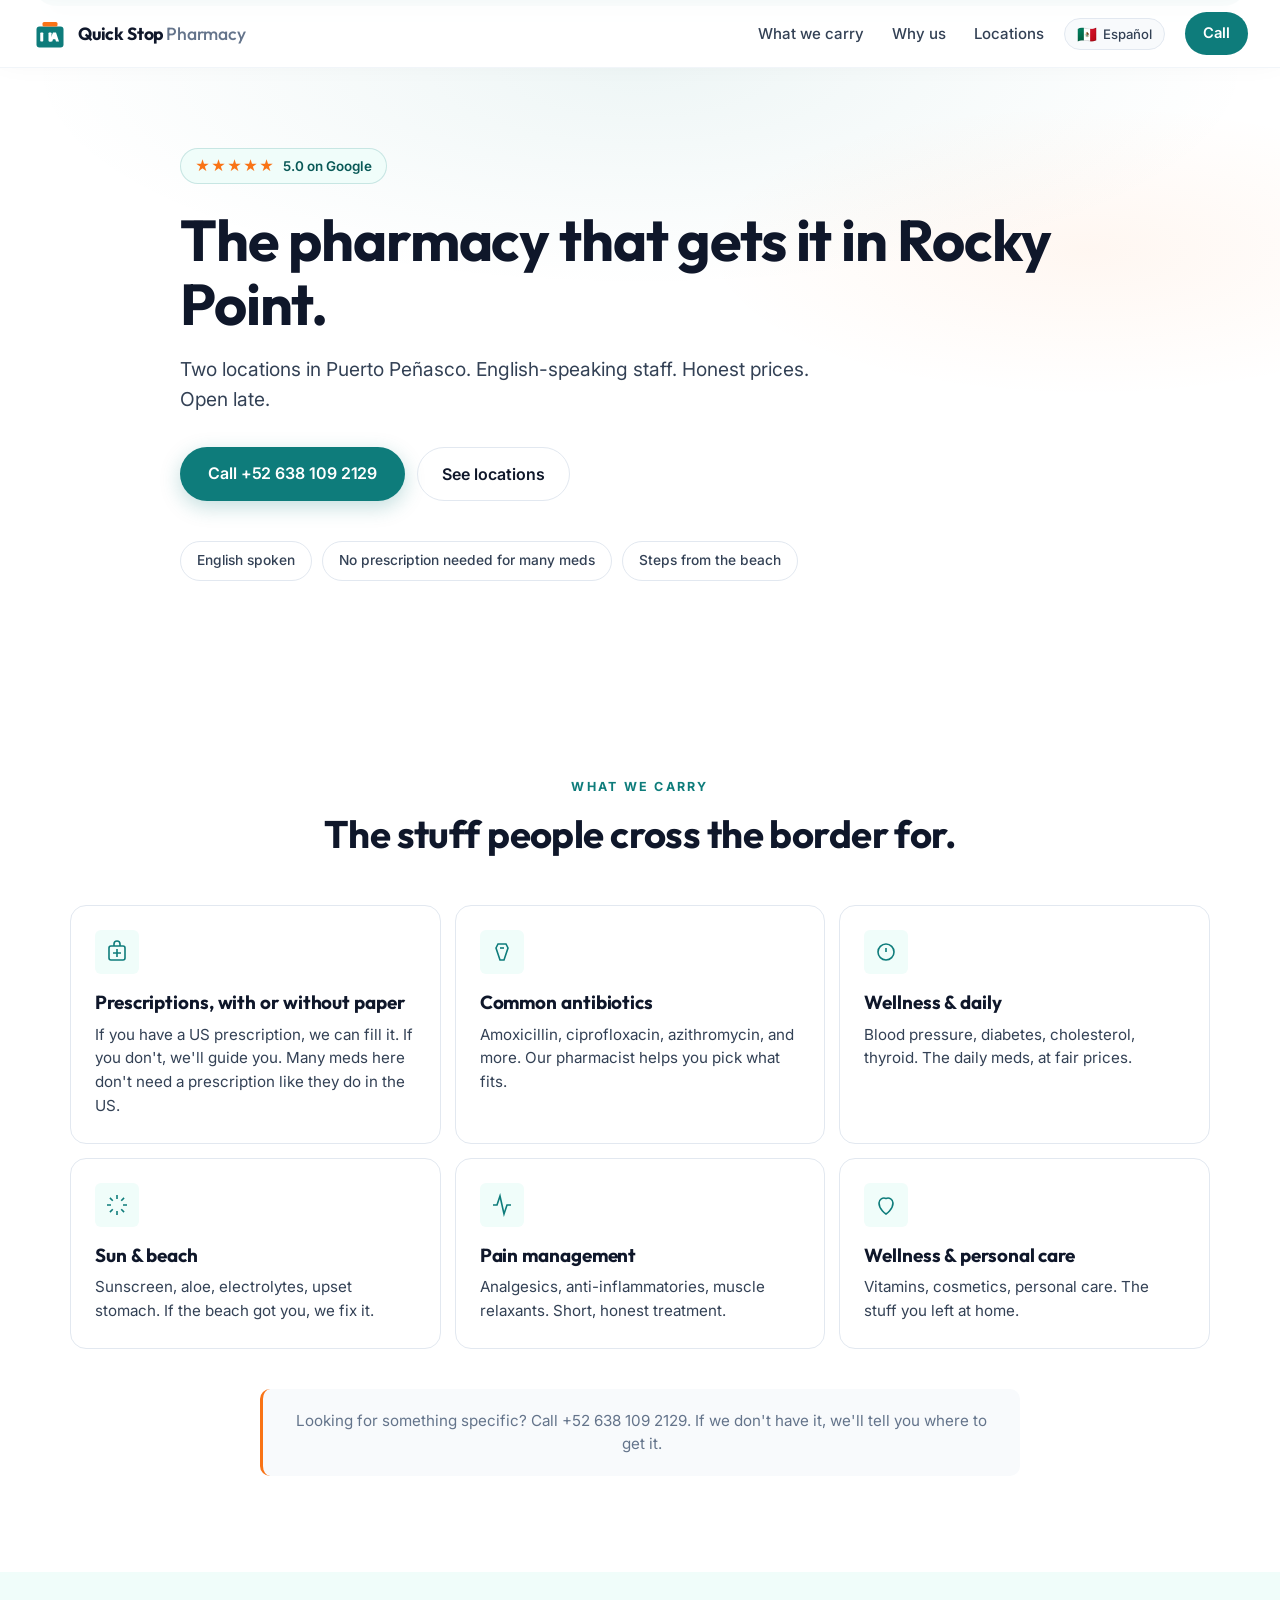
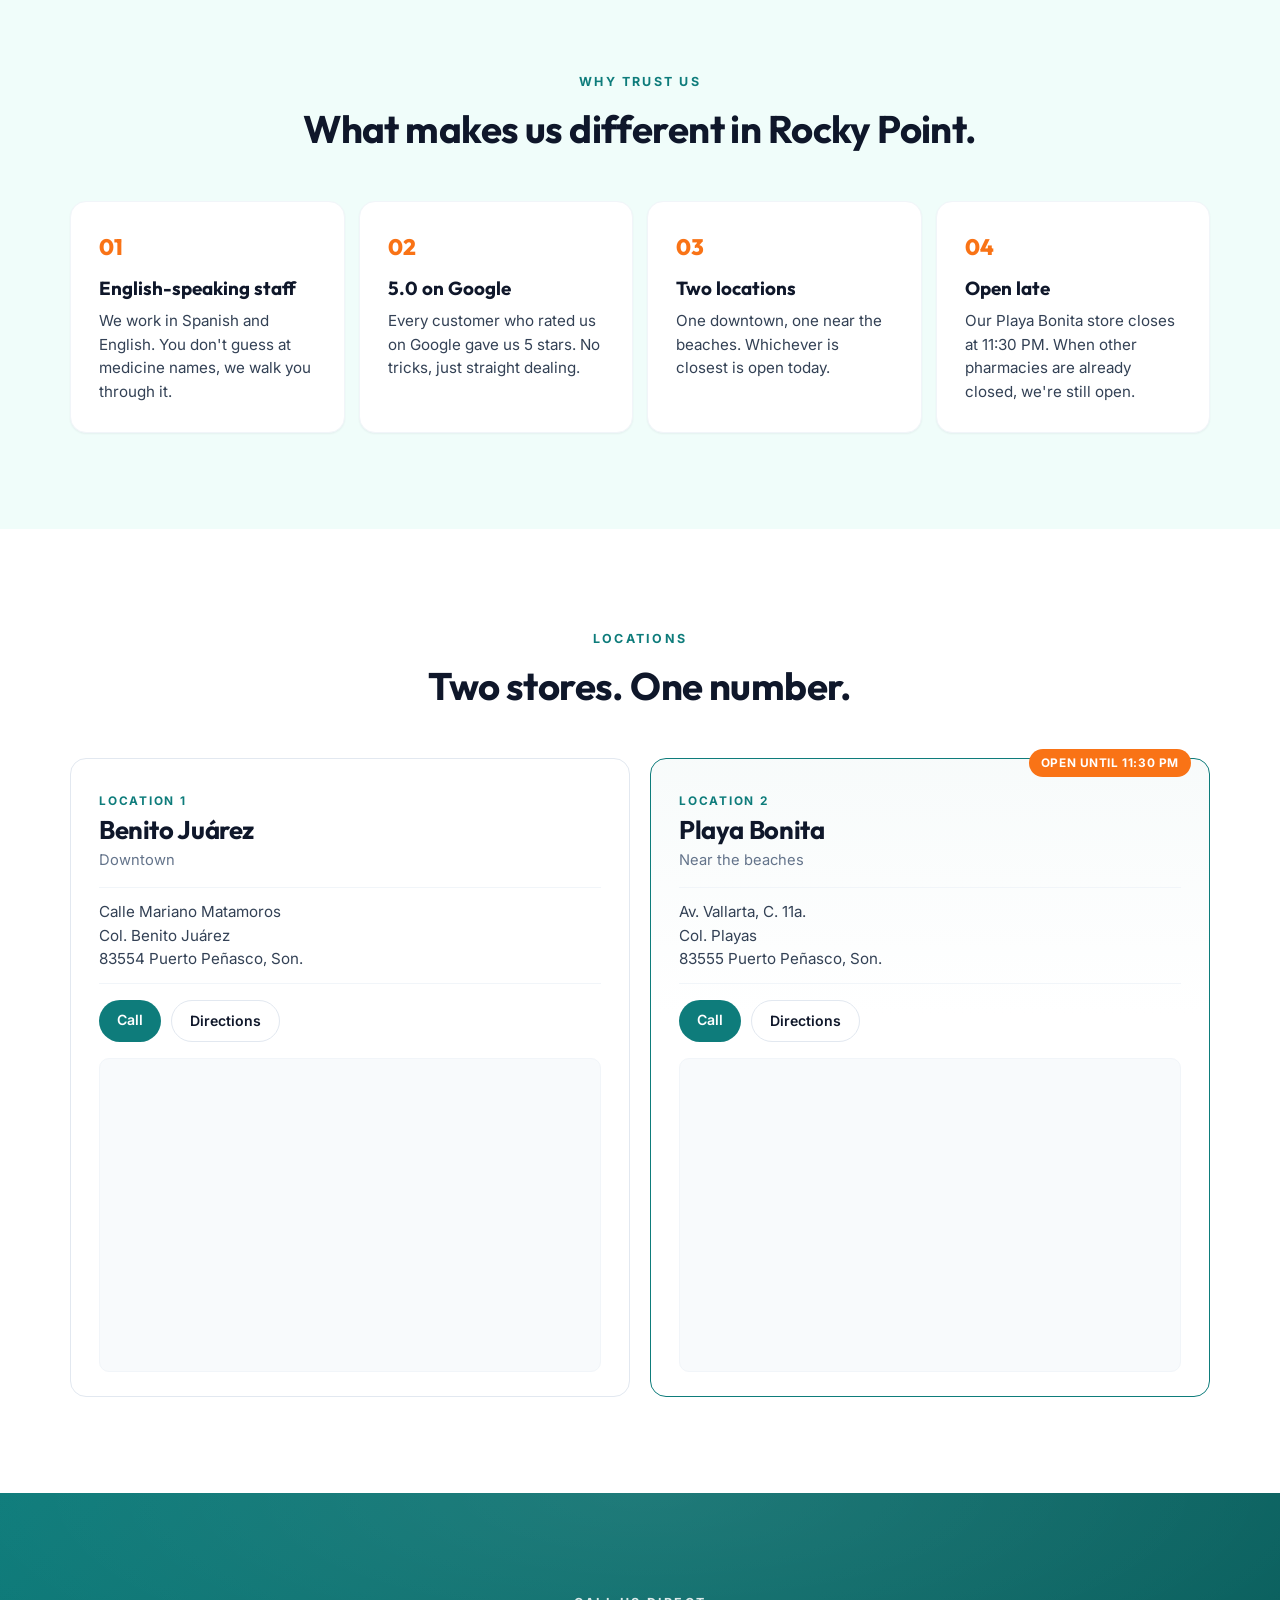
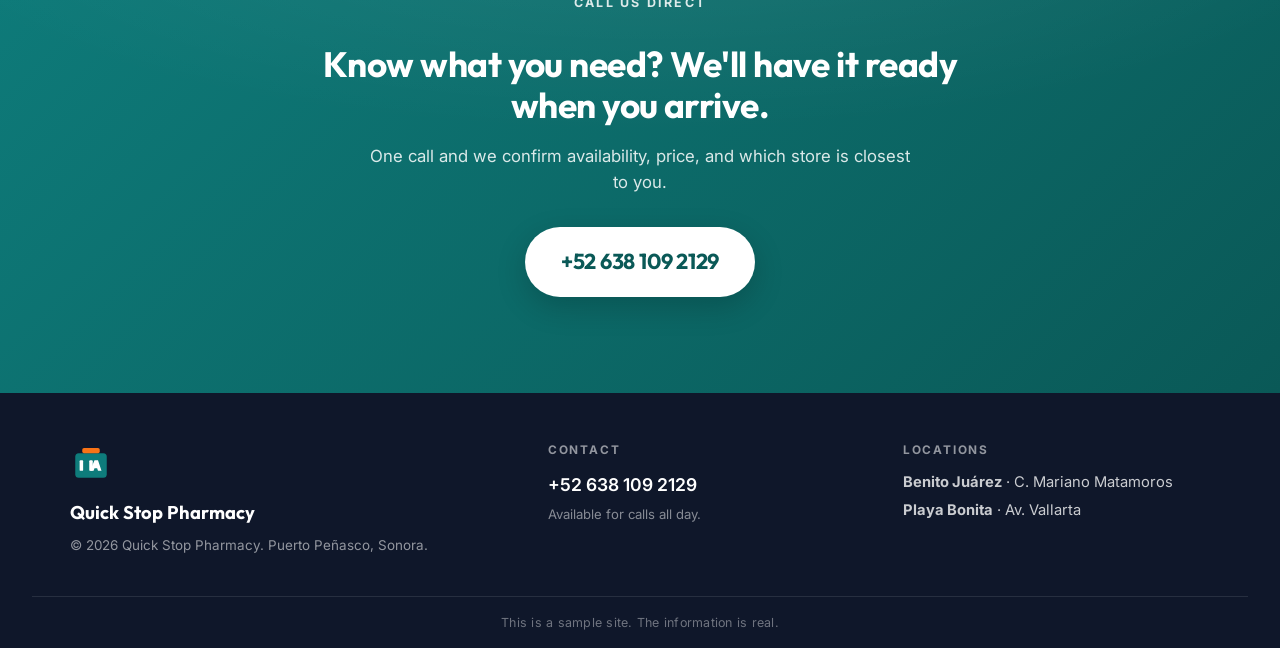
==== index.html @ 79480528 "Initial spec site" ====
<!DOCTYPE html>
<html lang="es">
<head>
  <meta charset="UTF-8" />
  <meta name="viewport" content="width=device-width, initial-scale=1.0" />

  <title>Quick Stop Pharmacy | Puerto Pe&ntilde;asco, Sonora</title>
  <meta name="description" content="Farmacia Quick Stop en Puerto Pe&ntilde;asco. Dos sucursales en Benito Ju&aacute;rez y Playa Bonita. Personal que habla ingl&eacute;s, precios honestos. Open late. 5.0 en Google." />

  <meta property="og:type" content="website" />
  <meta property="og:url" content="https://neonframewebdev.github.io/quick-stop-pharmacy/" />
  <meta property="og:title" content="Quick Stop Pharmacy | Puerto Pe&ntilde;asco" />
  <meta property="og:description" content="Two locations in Rocky Point. English-speaking staff. Open late. 5.0 rating on Google." />
  <meta property="og:image" content="https://neonframewebdev.github.io/quick-stop-pharmacy/assets/og-card.jpg" />
  <meta property="og:locale" content="es_MX" />
  <meta property="og:locale:alternate" content="en_US" />

  <meta name="twitter:card" content="summary_large_image" />
  <meta name="twitter:title" content="Quick Stop Pharmacy | Puerto Pe&ntilde;asco" />
  <meta name="twitter:description" content="Two locations. English-speaking staff. Open late. 5.0 on Google." />
  <meta name="twitter:image" content="https://neonframewebdev.github.io/quick-stop-pharmacy/assets/og-card.jpg" />

  <link rel="canonical" href="https://neonframewebdev.github.io/quick-stop-pharmacy/" />
  <meta name="theme-color" content="#0E7C7B" />

  <!-- Structured data: Pharmacy schema for both locations -->
  <script type="application/ld+json">
  {
    "@context": "https://schema.org",
    "@type": "Pharmacy",
    "name": "Quick Stop Pharmacy",
    "image": "https://neonframewebdev.github.io/quick-stop-pharmacy/assets/og-card.jpg",
    "url": "https://neonframewebdev.github.io/quick-stop-pharmacy/",
    "telephone": "+52-638-109-2129",
    "priceRange": "$",
    "aggregateRating": {
      "@type": "AggregateRating",
      "ratingValue": "5.0",
      "reviewCount": "6"
    },
    "department": [
      {
        "@type": "Pharmacy",
        "name": "Quick Stop Pharmacy - Benito Juárez",
        "telephone": "+52-638-109-2129",
        "address": {
          "@type": "PostalAddress",
          "streetAddress": "Calle Mariano Matamoros, Benito Juárez",
          "addressLocality": "Puerto Peñasco",
          "postalCode": "83554",
          "addressRegion": "Sonora",
          "addressCountry": "MX"
        }
      },
      {
        "@type": "Pharmacy",
        "name": "Quick Stop Pharmacy - Playa Bonita",
        "telephone": "+52-638-109-2129",
        "address": {
          "@type": "PostalAddress",
          "streetAddress": "Av. Vallarta, C. 11a., Playas",
          "addressLocality": "Puerto Peñasco",
          "postalCode": "83555",
          "addressRegion": "Sonora",
          "addressCountry": "MX"
        },
        "openingHoursSpecification": [{
          "@type": "OpeningHoursSpecification",
          "dayOfWeek": ["Monday","Tuesday","Wednesday","Thursday","Friday","Saturday","Sunday"],
          "opens": "09:00",
          "closes": "23:30"
        }]
      }
    ]
  }
  </script>

  <link rel="icon" type="image/svg+xml" href="assets/favicon.svg" />

  <link rel="preconnect" href="https://fonts.googleapis.com" />
  <link rel="preconnect" href="https://fonts.gstatic.com" crossorigin />
  <link href="https://fonts.googleapis.com/css2?family=Inter:wght@400;500;600;700;800&family=Outfit:wght@500;600;700;800&display=swap" rel="stylesheet" />

  <link rel="stylesheet" href="css/style.css" />
</head>
<body data-lang="es">

  <!-- Nav -->
  <nav class="nav" aria-label="Navegaci&oacute;n principal">
    <a href="#top" class="nav-logo" aria-label="Quick Stop Pharmacy">
      <svg class="nav-logo-svg" viewBox="0 0 48 48" fill="none" xmlns="http://www.w3.org/2000/svg" aria-hidden="true">
        <rect x="6" y="14" width="36" height="28" rx="4" fill="#0E7C7B"/>
        <rect x="11" y="22" width="4" height="12" rx="1" fill="#fff"/>
        <rect x="22" y="22" width="4" height="12" rx="1" fill="#fff"/>
        <path d="M28 22h4l4 12h-4l-1-3h-3l-1 3h-4z" fill="#fff"/>
        <rect x="14" y="8" width="20" height="6" rx="2" fill="#F97316"/>
      </svg>
      <span class="nav-name">Quick Stop <span class="nav-name-light">Pharmacy</span></span>
    </a>

    <div class="nav-right">
      <ul class="nav-links" role="list">
        <li><a href="#productos" data-es="Lo que tenemos" data-en="What we carry">Lo que tenemos</a></li>
        <li><a href="#confianza" data-es="Por qu&eacute; nosotros" data-en="Why us">Por qu&eacute; nosotros</a></li>
        <li><a href="#sucursales" data-es="Sucursales" data-en="Locations">Sucursales</a></li>
      </ul>

      <button class="lang-toggle" aria-label="Switch to English" type="button">
        <span class="lt-flag">&#x1F1FA;&#x1F1F8;</span>
        <span class="lt-label">English</span>
      </button>

      <a href="tel:+526381092129" class="nav-cta" data-es="Llamar" data-en="Call">Llamar</a>

      <button class="nav-hamburger" aria-label="Abrir men&uacute;" aria-expanded="false" type="button">
        <span></span>
        <span></span>
        <span></span>
      </button>
    </div>
  </nav>

  <!-- Mobile drawer -->
  <div id="nav-drawer" class="nav-drawer" role="navigation" aria-label="Men&uacute; m&oacute;vil">
    <ul>
      <li><a href="#productos" data-es="Lo que tenemos" data-en="What we carry">Lo que tenemos</a></li>
      <li><a href="#confianza" data-es="Por qu&eacute; nosotros" data-en="Why us">Por qu&eacute; nosotros</a></li>
      <li><a href="#sucursales" data-es="Sucursales" data-en="Locations">Sucursales</a></li>
    </ul>
    <a href="tel:+526381092129" class="drawer-cta" data-es="Llamar +52 638 109 2129" data-en="Call +52 638 109 2129">Llamar +52 638 109 2129</a>
  </div>

  <!-- Hero -->
  <section id="top" class="hero" aria-label="Hero">
    <div class="hero-inner">
      <span class="hero-rating">
        <span class="stars" aria-hidden="true">&#9733;&#9733;&#9733;&#9733;&#9733;</span>
        <span data-es="5.0 en Google" data-en="5.0 on Google">5.0 en Google</span>
      </span>

      <h1 class="hero-h1"
          data-es="La farmacia que entiende al turista en Rocky Point."
          data-en="The pharmacy that gets it in Rocky Point.">
        La farmacia que entiende al turista en Rocky Point.
      </h1>

      <p class="hero-sub"
         data-es="Dos sucursales en Puerto Pe&ntilde;asco. Personal que habla ingl&eacute;s. Precios honestos. Abierto hasta tarde."
         data-en="Two locations in Puerto Pe&ntilde;asco. English-speaking staff. Honest prices. Open late.">
        Dos sucursales en Puerto Pe&ntilde;asco. Personal que habla ingl&eacute;s. Precios honestos. Abierto hasta tarde.
      </p>

      <div class="hero-ctas">
        <a href="tel:+526381092129" class="btn-primary"
           data-es="Llamar +52 638 109 2129" data-en="Call +52 638 109 2129">Llamar +52 638 109 2129</a>
        <a href="#sucursales" class="btn-ghost"
           data-es="Ver sucursales" data-en="See locations">Ver sucursales</a>
      </div>

      <ul class="hero-pills" aria-label="Beneficios">
        <li data-es="Habla ingl&eacute;s" data-en="English spoken">Habla ingl&eacute;s</li>
        <li data-es="Sin receta para muchos medicamentos" data-en="No prescription needed for many meds">Sin receta para muchos medicamentos</li>
        <li data-es="Cerca de las playas" data-en="Steps from the beach">Cerca de las playas</li>
      </ul>
    </div>
  </section>

  <!-- Products -->
  <section id="productos" class="section section-light" aria-label="Lo que tenemos">
    <div class="section-head">
      <span class="eyebrow" data-es="LO QUE TENEMOS" data-en="WHAT WE CARRY">LO QUE TENEMOS</span>
      <h2 class="section-title"
          data-es="Lo que la gente cruza la frontera para conseguir."
          data-en="The stuff people cross the border for.">
        Lo que la gente cruza la frontera para conseguir.
      </h2>
    </div>

    <div class="product-grid">
      <div class="product-card">
        <div class="product-icon" aria-hidden="true">
          <svg viewBox="0 0 24 24" fill="none" stroke="currentColor" stroke-width="1.6">
            <rect x="4" y="6" width="16" height="14" rx="2"/>
            <path d="M9 6V4a3 3 0 0 1 6 0v2"/>
            <path d="M8 13h8M12 9v8"/>
          </svg>
        </div>
        <h3 data-es="Recetas con o sin papel" data-en="Prescriptions, with or without paper">Recetas con o sin papel</h3>
        <p data-es="Si tiene una receta de Estados Unidos, la surtimos. Si no, le orientamos. Muchos medicamentos aqu&iacute; no requieren receta como en EUA."
           data-en="If you have a US prescription, we can fill it. If you don&apos;t, we&apos;ll guide you. Many meds here don&apos;t need a prescription like they do in the US.">
          Si tiene una receta de Estados Unidos, la surtimos. Si no, le orientamos. Muchos medicamentos aqu&iacute; no requieren receta como en EUA.
        </p>
      </div>

      <div class="product-card">
        <div class="product-icon" aria-hidden="true">
          <svg viewBox="0 0 24 24" fill="none" stroke="currentColor" stroke-width="1.6">
            <path d="M8 4h8l2 4-4 12H10L6 8z"/>
            <path d="M10 8h4"/>
          </svg>
        </div>
        <h3 data-es="Antibi&oacute;ticos comunes" data-en="Common antibiotics">Antibi&oacute;ticos comunes</h3>
        <p data-es="Amoxicilina, ciprofloxacino, azitromicina y m&aacute;s. El farmac&eacute;utico le ayuda a elegir lo que necesita."
           data-en="Amoxicillin, ciprofloxacin, azithromycin, and more. Our pharmacist helps you pick what fits.">
          Amoxicilina, ciprofloxacino, azitromicina y m&aacute;s. El farmac&eacute;utico le ayuda a elegir lo que necesita.
        </p>
      </div>

      <div class="product-card">
        <div class="product-icon" aria-hidden="true">
          <svg viewBox="0 0 24 24" fill="none" stroke="currentColor" stroke-width="1.6">
            <circle cx="12" cy="12" r="8"/>
            <path d="M12 8v4M12 16h.01"/>
          </svg>
        </div>
        <h3 data-es="Control y bienestar" data-en="Wellness &amp; daily">Control y bienestar</h3>
        <p data-es="Presi&oacute;n arterial, diabetes, colesterol, tiroides. Las cosas de cada d&iacute;a, a precios honestos."
           data-en="Blood pressure, diabetes, cholesterol, thyroid. The daily meds, at fair prices.">
          Presi&oacute;n arterial, diabetes, colesterol, tiroides. Las cosas de cada d&iacute;a, a precios honestos.
        </p>
      </div>

      <div class="product-card">
        <div class="product-icon" aria-hidden="true">
          <svg viewBox="0 0 24 24" fill="none" stroke="currentColor" stroke-width="1.6">
            <path d="M12 2v4M12 18v4M4.93 4.93l2.83 2.83M16.24 16.24l2.83 2.83M2 12h4M18 12h4M4.93 19.07l2.83-2.83M16.24 7.76l2.83-2.83"/>
          </svg>
        </div>
        <h3 data-es="Quemaduras y playa" data-en="Sun &amp; beach">Quemaduras y playa</h3>
        <p data-es="Bloqueador, aloe vera, sales para deshidrataci&oacute;n, est&oacute;mago revuelto. Si pas&oacute; algo en la playa, lo arreglamos."
           data-en="Sunscreen, aloe, electrolytes, upset stomach. If the beach got you, we fix it.">
          Bloqueador, aloe vera, sales para deshidrataci&oacute;n, est&oacute;mago revuelto. Si pas&oacute; algo en la playa, lo arreglamos.
        </p>
      </div>

      <div class="product-card">
        <div class="product-icon" aria-hidden="true">
          <svg viewBox="0 0 24 24" fill="none" stroke="currentColor" stroke-width="1.6">
            <path d="M3 12h4l3-9 4 18 3-9h4"/>
          </svg>
        </div>
        <h3 data-es="Manejo del dolor" data-en="Pain management">Manejo del dolor</h3>
        <p data-es="Analg&eacute;sicos, antiinflamatorios, relajantes musculares. Tratamiento corto y honesto."
           data-en="Analgesics, anti-inflammatories, muscle relaxants. Short, honest treatment.">
          Analg&eacute;sicos, antiinflamatorios, relajantes musculares. Tratamiento corto y honesto.
        </p>
      </div>

      <div class="product-card">
        <div class="product-icon" aria-hidden="true">
          <svg viewBox="0 0 24 24" fill="none" stroke="currentColor" stroke-width="1.6">
            <path d="M12 21s-7-4.35-7-11a5 5 0 0 1 7-4.58A5 5 0 0 1 19 10c0 6.65-7 11-7 11z"/>
          </svg>
        </div>
        <h3 data-es="Bienestar y cuidado personal" data-en="Wellness &amp; personal care">Bienestar y cuidado personal</h3>
        <p data-es="Vitaminas, cosm&eacute;ticos, art&iacute;culos de higiene. Las cosas que olvid&oacute; en casa."
           data-en="Vitamins, cosmetics, personal care. The stuff you left at home.">
          Vitaminas, cosm&eacute;ticos, art&iacute;culos de higiene. Las cosas que olvid&oacute; en casa.
        </p>
      </div>
    </div>

    <p class="product-note" data-es="&iquest;Necesita algo en espec&iacute;fico? Llame al +52 638 109 2129. Si no lo tenemos, le decimos d&oacute;nde conseguirlo."
       data-en="Looking for something specific? Call +52 638 109 2129. If we don&apos;t have it, we&apos;ll tell you where to get it.">
      &iquest;Necesita algo en espec&iacute;fico? Llame al +52 638 109 2129. Si no lo tenemos, le decimos d&oacute;nde conseguirlo.
    </p>
  </section>

  <!-- Trust -->
  <section id="confianza" class="section section-tint" aria-label="Por qu&eacute; nosotros">
    <div class="section-head">
      <span class="eyebrow" data-es="POR QU&Eacute; CONFIAR" data-en="WHY TRUST US">POR QU&Eacute; CONFIAR</span>
      <h2 class="section-title"
          data-es="Lo que nos hace diferentes en Rocky Point."
          data-en="What makes us different in Rocky Point.">
        Lo que nos hace diferentes en Rocky Point.
      </h2>
    </div>

    <div class="trust-grid">
      <div class="trust-card">
        <div class="trust-num">01</div>
        <h3 data-es="Personal que habla ingl&eacute;s" data-en="English-speaking staff">Personal que habla ingl&eacute;s</h3>
        <p data-es="Atendemos en espa&ntilde;ol y en ingl&eacute;s. No tiene que adivinar nombres de medicamentos, le explicamos todo."
           data-en="We work in Spanish and English. You don&apos;t guess at medicine names, we walk you through it.">
          Atendemos en espa&ntilde;ol y en ingl&eacute;s. No tiene que adivinar nombres de medicamentos, le explicamos todo.
        </p>
      </div>

      <div class="trust-card">
        <div class="trust-num">02</div>
        <h3 data-es="5.0 en Google" data-en="5.0 on Google">5.0 en Google</h3>
        <p data-es="Cada cliente que nos ha calificado en Google nos dio 5 estrellas. Sin trucos, solo trato derecho."
           data-en="Every customer who rated us on Google gave us 5 stars. No tricks, just straight dealing.">
          Cada cliente que nos ha calificado en Google nos dio 5 estrellas. Sin trucos, solo trato derecho.
        </p>
      </div>

      <div class="trust-card">
        <div class="trust-num">03</div>
        <h3 data-es="Dos sucursales" data-en="Two locations">Dos sucursales</h3>
        <p data-es="Una en el centro, otra cerca de las playas. La que le quede m&aacute;s cerca est&aacute; abierta hoy."
           data-en="One downtown, one near the beaches. Whichever is closest is open today.">
          Una en el centro, otra cerca de las playas. La que le quede m&aacute;s cerca est&aacute; abierta hoy.
        </p>
      </div>

      <div class="trust-card">
        <div class="trust-num">04</div>
        <h3 data-es="Abierto hasta tarde" data-en="Open late">Abierto hasta tarde</h3>
        <p data-es="La sucursal de Playa Bonita cierra a las 11:30 PM. Cuando otras farmacias ya est&aacute;n cerradas, nosotros seguimos atendiendo."
           data-en="Our Playa Bonita store closes at 11:30 PM. When other pharmacies are already closed, we&apos;re still open.">
          La sucursal de Playa Bonita cierra a las 11:30 PM. Cuando otras farmacias ya est&aacute;n cerradas, nosotros seguimos atendiendo.
        </p>
      </div>
    </div>
  </section>

  <!-- Locations -->
  <section id="sucursales" class="section section-light" aria-label="Nuestras sucursales">
    <div class="section-head">
      <span class="eyebrow" data-es="SUCURSALES" data-en="LOCATIONS">SUCURSALES</span>
      <h2 class="section-title"
          data-es="Dos tiendas. Una llamada."
          data-en="Two stores. One number.">
        Dos tiendas. Una llamada.
      </h2>
    </div>

    <div class="location-grid">

      <!-- Location 1: Benito Juarez -->
      <article class="location-card">
        <div class="location-head">
          <span class="location-tag" data-es="SUCURSAL 1" data-en="LOCATION 1">SUCURSAL 1</span>
          <h3 class="location-name">Benito Ju&aacute;rez</h3>
          <p class="location-sub" data-es="Centro de la ciudad" data-en="Downtown">Centro de la ciudad</p>
        </div>
        <address class="location-address">
          Calle Mariano Matamoros<br />
          Col. Benito Ju&aacute;rez<br />
          83554 Puerto Pe&ntilde;asco, Son.
        </address>
        <div class="location-actions">
          <a href="tel:+526381092129" class="btn-primary-sm" data-es="Llamar" data-en="Call">Llamar</a>
          <a href="https://www.google.com/maps/search/?api=1&query=Quick+Stop+Pharmacy+Mariano+Matamoros+Puerto+Penasco" target="_blank" rel="noopener" class="btn-ghost-sm" data-es="C&oacute;mo llegar" data-en="Directions">C&oacute;mo llegar</a>
        </div>
        <div class="location-map">
          <iframe
            src="https://www.google.com/maps?q=Quick+Stop+Pharmacy+Mariano+Matamoros+Puerto+Penasco&output=embed"
            loading="lazy"
            referrerpolicy="no-referrer-when-downgrade"
            allowfullscreen
            title="Mapa de Quick Stop Pharmacy Benito Juarez"></iframe>
        </div>
      </article>

      <!-- Location 2: Playa Bonita -->
      <article class="location-card featured">
        <span class="location-badge" data-es="Abierto hasta 11:30 PM" data-en="Open until 11:30 PM">Abierto hasta 11:30 PM</span>
        <div class="location-head">
          <span class="location-tag" data-es="SUCURSAL 2" data-en="LOCATION 2">SUCURSAL 2</span>
          <h3 class="location-name">Playa Bonita</h3>
          <p class="location-sub" data-es="Cerca de las playas" data-en="Near the beaches">Cerca de las playas</p>
        </div>
        <address class="location-address">
          Av. Vallarta, C. 11a.<br />
          Col. Playas<br />
          83555 Puerto Pe&ntilde;asco, Son.
        </address>
        <div class="location-actions">
          <a href="tel:+526381092129" class="btn-primary-sm" data-es="Llamar" data-en="Call">Llamar</a>
          <a href="https://www.google.com/maps/search/?api=1&query=Quick+Stop+Pharmacy+Vallarta+Playa+Bonita+Puerto+Penasco" target="_blank" rel="noopener" class="btn-ghost-sm" data-es="C&oacute;mo llegar" data-en="Directions">C&oacute;mo llegar</a>
        </div>
        <div class="location-map">
          <iframe
            src="https://www.google.com/maps?q=Quick+Stop+Pharmacy+Vallarta+Playas+Puerto+Penasco&output=embed"
            loading="lazy"
            referrerpolicy="no-referrer-when-downgrade"
            allowfullscreen
            title="Mapa de Quick Stop Pharmacy Playa Bonita"></iframe>
        </div>
      </article>

    </div>
  </section>

  <!-- CTA block -->
  <section class="cta-block" aria-label="Llamar">
    <div class="cta-inner">
      <span class="eyebrow eyebrow-light" data-es="LLAMAR DIRECTO" data-en="CALL US DIRECT">LLAMAR DIRECTO</span>
      <h2 class="cta-title"
          data-es="&iquest;Sabe qu&eacute; necesita? Lo tenemos listo cuando llegue."
          data-en="Know what you need? We&apos;ll have it ready when you arrive.">
        &iquest;Sabe qu&eacute; necesita? Lo tenemos listo cuando llegue.
      </h2>
      <p class="cta-sub"
         data-es="Una llamada y nosotros le confirmamos disponibilidad, precio y la sucursal m&aacute;s cercana."
         data-en="One call and we confirm availability, price, and which store is closest to you.">
        Una llamada y nosotros le confirmamos disponibilidad, precio y la sucursal m&aacute;s cercana.
      </p>
      <a href="tel:+526381092129" class="btn-primary-xl"
         data-es="+52 638 109 2129" data-en="+52 638 109 2129">+52 638 109 2129</a>
    </div>
  </section>

  <!-- Footer -->
  <footer class="footer">
    <div class="footer-inner">
      <div class="footer-brand">
        <svg class="footer-logo-svg" viewBox="0 0 48 48" fill="none" xmlns="http://www.w3.org/2000/svg" aria-hidden="true">
          <rect x="6" y="14" width="36" height="28" rx="4" fill="#0E7C7B"/>
          <rect x="11" y="22" width="4" height="12" rx="1" fill="#fff"/>
          <rect x="22" y="22" width="4" height="12" rx="1" fill="#fff"/>
          <path d="M28 22h4l4 12h-4l-1-3h-3l-1 3h-4z" fill="#fff"/>
          <rect x="14" y="8" width="20" height="6" rx="2" fill="#F97316"/>
        </svg>
        <p class="footer-name">Quick Stop Pharmacy</p>
        <p class="footer-copy">
          &copy; <span class="copyright-year"></span> Quick Stop Pharmacy. Puerto Pe&ntilde;asco, Sonora.
        </p>
      </div>

      <div class="footer-col">
        <p class="footer-label" data-es="CONTACTO" data-en="CONTACT">CONTACTO</p>
        <a href="tel:+526381092129" class="footer-link">+52 638 109 2129</a>
        <p class="footer-tiny" data-es="Disponible para llamadas todo el d&iacute;a." data-en="Available for calls all day.">Disponible para llamadas todo el d&iacute;a.</p>
      </div>

      <div class="footer-col">
        <p class="footer-label" data-es="SUCURSALES" data-en="LOCATIONS">SUCURSALES</p>
        <p class="footer-link-plain"><strong>Benito Ju&aacute;rez</strong> &middot; C. Mariano Matamoros</p>
        <p class="footer-link-plain"><strong>Playa Bonita</strong> &middot; Av. Vallarta</p>
      </div>
    </div>
    <div class="footer-bar">
      <span data-es="Este sitio es de muestra. La informaci&oacute;n es real."
            data-en="This is a sample site. The information is real.">
        Este sitio es de muestra. La informaci&oacute;n es real.
      </span>
    </div>
  </footer>

  <script src="js/i18n.js"></script>
  <script src="js/main.js"></script>
</body>
</html>
---- css/style.css ----
/* Quick Stop Pharmacy
   Clean, trustworthy medical aesthetic. Bilingual. Mobile-first.
*/

/* ── Variables ───────────────────────────────────────────────── */
:root {
  --bg: #ffffff;
  --bg-alt: #F8FAFC;
  --bg-tint: #F0FDFA;
  --primary: #0E7C7B;
  --primary-dark: #0A5957;
  --primary-soft: rgba(14, 124, 123, 0.08);
  --accent: #F97316;
  --accent-dark: #C2410C;
  --text: #0F172A;
  --text-light: #334155;
  --muted: #64748B;
  --border: #E2E8F0;
  --border-soft: #F1F5F9;
  --shadow-sm: 0 1px 2px rgba(15, 23, 42, 0.05);
  --shadow-md: 0 4px 12px rgba(15, 23, 42, 0.06);
  --shadow-lg: 0 12px 32px rgba(15, 23, 42, 0.10);
  --radius: 10px;
  --radius-lg: 16px;
  --radius-sm: 6px;
  --nav-h: 68px;
  --edge: clamp(1rem, 4vw, 2rem);
  --section-pad: clamp(3.5rem, 8vw, 6rem);
  --font-display: 'Outfit', system-ui, sans-serif;
  --font-body: 'Inter', system-ui, sans-serif;
}

/* ── Reset ───────────────────────────────────────────────────── */
*, *::before, *::after { box-sizing: border-box; margin: 0; padding: 0; }
html { scroll-behavior: smooth; -webkit-text-size-adjust: 100%; }
body {
  font-family: var(--font-body);
  color: var(--text);
  background: var(--bg);
  line-height: 1.55;
  font-size: 16px;
  -webkit-font-smoothing: antialiased;
}
img, svg { max-width: 100%; display: block; }
a { color: inherit; text-decoration: none; }
button { font-family: inherit; cursor: pointer; border: none; background: none; color: inherit; }
ul { list-style: none; }
section { scroll-margin-top: var(--nav-h); }

/* ── Nav ─────────────────────────────────────────────────────── */
.nav {
  position: sticky; top: 0; z-index: 100;
  height: var(--nav-h);
  background: rgba(255, 255, 255, 0.94);
  backdrop-filter: blur(12px);
  -webkit-backdrop-filter: blur(12px);
  border-bottom: 1px solid var(--border-soft);
  display: flex; align-items: center; justify-content: space-between;
  padding: 0 var(--edge);
}
.nav-logo {
  display: flex; align-items: center; gap: 10px;
  flex-shrink: 0;
}
.nav-logo-svg { width: 36px; height: 36px; }
.nav-name {
  font-family: var(--font-display);
  font-size: 1.1rem;
  font-weight: 700;
  color: var(--text);
  letter-spacing: -0.01em;
}
.nav-name-light { color: var(--muted); font-weight: 500; }
.nav-right { display: flex; align-items: center; gap: clamp(0.5rem, 2vw, 1.25rem); }
.nav-links {
  display: none;
  gap: clamp(1rem, 2.4vw, 1.75rem);
  font-size: 0.94rem;
  color: var(--text-light);
  font-weight: 500;
}
.nav-links a {
  padding: 8px 0;
  border-bottom: 2px solid transparent;
  transition: color 0.2s ease, border-color 0.2s ease;
}
.nav-links a:hover { color: var(--primary); border-bottom-color: var(--primary); }

.lang-toggle {
  display: flex; align-items: center; gap: 6px;
  padding: 7px 12px;
  background: var(--bg-alt);
  border: 1px solid var(--border);
  border-radius: 999px;
  font-size: 0.82rem;
  color: var(--text-light);
  font-weight: 500;
  transition: background 0.2s ease;
}
.lang-toggle:hover { background: var(--border-soft); }
.lt-flag { font-size: 1rem; line-height: 1; }

.nav-cta {
  background: var(--primary);
  color: #fff;
  padding: 10px 18px;
  border-radius: 999px;
  font-weight: 600;
  font-size: 0.92rem;
  transition: background 0.2s ease, transform 0.15s ease;
}
.nav-cta:hover { background: var(--primary-dark); transform: translateY(-1px); }

.nav-hamburger {
  display: flex; flex-direction: column; gap: 4px;
  width: 28px; height: 28px;
  align-items: center; justify-content: center;
}
.nav-hamburger span {
  display: block; width: 22px; height: 2px;
  background: var(--text);
  transition: transform 0.25s ease, opacity 0.2s ease;
}
.nav-hamburger.open span:nth-child(1) { transform: translateY(6px) rotate(45deg); }
.nav-hamburger.open span:nth-child(2) { opacity: 0; }
.nav-hamburger.open span:nth-child(3) { transform: translateY(-6px) rotate(-45deg); }

/* Drawer */
.nav-drawer {
  position: fixed; top: var(--nav-h); left: 0; right: 0;
  background: #fff;
  border-bottom: 1px solid var(--border-soft);
  padding: 1.25rem var(--edge) 2rem;
  z-index: 90;
  transform: translateY(-110%);
  transition: transform 0.3s ease;
  box-shadow: var(--shadow-lg);
}
.nav-drawer.open { transform: translateY(0); }
.nav-drawer ul { display: flex; flex-direction: column; gap: 0.5rem; }
.nav-drawer a {
  display: block;
  padding: 12px 0;
  font-size: 1.05rem;
  font-weight: 500;
  color: var(--text);
  border-bottom: 1px solid var(--border-soft);
}
.drawer-cta {
  display: inline-block;
  margin-top: 1rem;
  background: var(--primary);
  color: #fff !important;
  padding: 12px 20px;
  border-radius: 999px;
  font-weight: 600;
  border: none !important;
}

/* ── Hero ────────────────────────────────────────────────────── */
.hero {
  background:
    radial-gradient(ellipse 80% 60% at 50% 0%, rgba(14, 124, 123, 0.07) 0%, transparent 60%),
    radial-gradient(ellipse 50% 40% at 85% 30%, rgba(249, 115, 22, 0.06) 0%, transparent 60%),
    #fff;
  padding: clamp(3rem, 7vw, 5rem) var(--edge) clamp(4rem, 8vw, 6rem);
}
.hero-inner { max-width: 920px; margin: 0 auto; }

.hero-rating {
  display: inline-flex; align-items: center; gap: 8px;
  background: var(--bg-tint);
  color: var(--primary-dark);
  padding: 6px 14px;
  border-radius: 999px;
  font-size: 0.84rem;
  font-weight: 600;
  margin-bottom: 1.5rem;
  border: 1px solid rgba(14, 124, 123, 0.18);
}
.stars { color: var(--accent); letter-spacing: 1px; font-size: 0.9rem; }

.hero-h1 {
  font-family: var(--font-display);
  font-size: clamp(2rem, 5.5vw, 3.6rem);
  font-weight: 700;
  line-height: 1.1;
  letter-spacing: -0.02em;
  color: var(--text);
  margin-bottom: 1.25rem;
  max-width: 900px;
}
.hero-sub {
  font-size: clamp(1.05rem, 1.5vw, 1.2rem);
  line-height: 1.55;
  color: var(--text-light);
  max-width: 640px;
  margin-bottom: 2rem;
}

.hero-ctas {
  display: flex; flex-wrap: wrap; gap: 12px;
  margin-bottom: 2.5rem;
}

.btn-primary {
  background: var(--primary);
  color: #fff;
  padding: 14px 28px;
  border-radius: 999px;
  font-weight: 600;
  font-size: 1rem;
  letter-spacing: -0.005em;
  transition: background 0.2s ease, transform 0.15s ease, box-shadow 0.2s ease;
  box-shadow: 0 6px 20px rgba(14, 124, 123, 0.25);
  display: inline-block;
}
.btn-primary:hover { background: var(--primary-dark); transform: translateY(-2px); box-shadow: 0 10px 28px rgba(14, 124, 123, 0.32); }

.btn-ghost {
  background: transparent;
  color: var(--text);
  padding: 14px 24px;
  border-radius: 999px;
  font-weight: 600;
  font-size: 1rem;
  border: 1px solid var(--border);
  transition: background 0.2s ease, border-color 0.2s ease;
}
.btn-ghost:hover { background: var(--bg-alt); border-color: var(--text-light); }

.hero-pills {
  display: flex; flex-wrap: wrap; gap: 10px;
}
.hero-pills li {
  background: #fff;
  color: var(--text-light);
  padding: 8px 16px;
  border-radius: 999px;
  font-size: 0.86rem;
  font-weight: 500;
  border: 1px solid var(--border);
}

/* ── Sections ────────────────────────────────────────────────── */
.section {
  padding: var(--section-pad) var(--edge);
}
.section-light { background: #fff; }
.section-tint { background: var(--bg-tint); }
.section-alt { background: var(--bg-alt); }

.section-head {
  max-width: 760px;
  margin: 0 auto 3rem;
  text-align: center;
}
.eyebrow {
  display: inline-block;
  font-size: 0.78rem;
  font-weight: 700;
  letter-spacing: 0.18em;
  color: var(--primary);
  text-transform: uppercase;
  margin-bottom: 1rem;
}
.eyebrow-light { color: rgba(255,255,255,0.85); }
.section-title {
  font-family: var(--font-display);
  font-size: clamp(1.6rem, 3.6vw, 2.4rem);
  font-weight: 700;
  line-height: 1.18;
  letter-spacing: -0.015em;
  color: var(--text);
}

/* ── Products grid ───────────────────────────────────────────── */
.product-grid {
  display: grid;
  grid-template-columns: 1fr;
  gap: 14px;
  max-width: 1140px;
  margin: 0 auto;
}
.product-card {
  background: #fff;
  border: 1px solid var(--border);
  border-radius: var(--radius-lg);
  padding: 1.5rem 1.5rem 1.6rem;
  transition: transform 0.2s ease, box-shadow 0.2s ease, border-color 0.2s ease;
}
.product-card:hover {
  transform: translateY(-3px);
  box-shadow: var(--shadow-md);
  border-color: rgba(14, 124, 123, 0.3);
}
.product-icon {
  width: 44px; height: 44px;
  background: var(--bg-tint);
  color: var(--primary);
  border-radius: var(--radius-sm);
  display: flex; align-items: center; justify-content: center;
  margin-bottom: 1rem;
}
.product-icon svg { width: 24px; height: 24px; }
.product-card h3 {
  font-family: var(--font-display);
  font-size: 1.18rem;
  font-weight: 700;
  color: var(--text);
  margin-bottom: 0.5rem;
  line-height: 1.3;
  letter-spacing: -0.005em;
}
.product-card p {
  font-size: 0.95rem;
  color: var(--text-light);
  line-height: 1.55;
}
.product-note {
  max-width: 760px;
  margin: 2.5rem auto 0;
  text-align: center;
  font-size: 0.95rem;
  color: var(--muted);
  padding: 1.25rem 1.5rem;
  background: var(--bg-alt);
  border-radius: var(--radius);
  border-left: 3px solid var(--accent);
}

/* ── Trust grid ──────────────────────────────────────────────── */
.trust-grid {
  display: grid;
  grid-template-columns: 1fr;
  gap: 14px;
  max-width: 1140px;
  margin: 0 auto;
}
.trust-card {
  background: #fff;
  border-radius: var(--radius-lg);
  padding: 1.75rem 1.75rem 1.8rem;
  box-shadow: var(--shadow-sm);
  border: 1px solid var(--border-soft);
}
.trust-num {
  font-family: var(--font-display);
  font-size: 1.4rem;
  font-weight: 800;
  color: var(--accent);
  margin-bottom: 0.75rem;
  letter-spacing: 0.02em;
}
.trust-card h3 {
  font-family: var(--font-display);
  font-size: 1.18rem;
  font-weight: 700;
  color: var(--text);
  margin-bottom: 0.5rem;
  line-height: 1.3;
}
.trust-card p {
  font-size: 0.95rem;
  color: var(--text-light);
  line-height: 1.55;
}

/* ── Locations ───────────────────────────────────────────────── */
.location-grid {
  display: grid;
  grid-template-columns: 1fr;
  gap: 20px;
  max-width: 1140px;
  margin: 0 auto;
}
.location-card {
  position: relative;
  background: #fff;
  border-radius: var(--radius-lg);
  padding: 1.75rem 1.75rem 1.5rem;
  border: 1px solid var(--border);
  display: flex;
  flex-direction: column;
  gap: 1rem;
  transition: transform 0.2s ease, box-shadow 0.2s ease;
}
.location-card:hover { transform: translateY(-2px); box-shadow: var(--shadow-md); }
.location-card.featured {
  border-color: var(--primary);
  background: linear-gradient(180deg, rgba(14, 124, 123, 0.03) 0%, #fff 40%);
}
.location-badge {
  position: absolute;
  top: -10px;
  right: 18px;
  background: var(--accent);
  color: #fff;
  font-size: 0.74rem;
  font-weight: 700;
  letter-spacing: 0.05em;
  padding: 5px 12px;
  border-radius: 999px;
  text-transform: uppercase;
}
.location-tag {
  display: inline-block;
  font-size: 0.74rem;
  font-weight: 700;
  letter-spacing: 0.15em;
  color: var(--primary);
  text-transform: uppercase;
  margin-bottom: 0.4rem;
}
.location-name {
  font-family: var(--font-display);
  font-size: 1.6rem;
  font-weight: 700;
  color: var(--text);
  line-height: 1.1;
  letter-spacing: -0.015em;
  margin-bottom: 0.25rem;
}
.location-sub {
  color: var(--muted);
  font-size: 0.92rem;
}
.location-address {
  font-style: normal;
  font-size: 0.95rem;
  color: var(--text-light);
  line-height: 1.55;
  padding: 0.75rem 0;
  border-top: 1px solid var(--border-soft);
  border-bottom: 1px solid var(--border-soft);
}
.location-actions { display: flex; gap: 10px; flex-wrap: wrap; }
.btn-primary-sm {
  background: var(--primary);
  color: #fff;
  padding: 9px 18px;
  border-radius: 999px;
  font-weight: 600;
  font-size: 0.88rem;
  transition: background 0.2s ease;
}
.btn-primary-sm:hover { background: var(--primary-dark); }
.btn-ghost-sm {
  background: #fff;
  color: var(--text);
  padding: 9px 18px;
  border-radius: 999px;
  font-weight: 600;
  font-size: 0.88rem;
  border: 1px solid var(--border);
  transition: border-color 0.2s ease, background 0.2s ease;
}
.btn-ghost-sm:hover { border-color: var(--primary); background: var(--bg-tint); }
.location-map {
  aspect-ratio: 16 / 10;
  border-radius: var(--radius);
  overflow: hidden;
  background: var(--bg-alt);
  border: 1px solid var(--border-soft);
}
.location-map iframe { width: 100%; height: 100%; border: 0; }

/* ── CTA block ───────────────────────────────────────────────── */
.cta-block {
  background:
    radial-gradient(ellipse 100% 80% at 50% 0%, rgba(255, 255, 255, 0.08) 0%, transparent 60%),
    linear-gradient(135deg, var(--primary) 0%, var(--primary-dark) 100%);
  color: #fff;
  padding: var(--section-pad) var(--edge);
  text-align: center;
}
.cta-inner { max-width: 720px; margin: 0 auto; }
.cta-title {
  font-family: var(--font-display);
  font-size: clamp(1.5rem, 3.2vw, 2.2rem);
  font-weight: 700;
  line-height: 1.18;
  letter-spacing: -0.015em;
  color: #fff;
  margin: 1rem 0;
}
.cta-sub {
  font-size: 1.05rem;
  color: rgba(255,255,255,0.85);
  line-height: 1.55;
  margin-bottom: 2rem;
  max-width: 540px;
  margin-left: auto;
  margin-right: auto;
}
.btn-primary-xl {
  display: inline-block;
  background: #fff;
  color: var(--primary-dark);
  padding: 18px 36px;
  border-radius: 999px;
  font-weight: 700;
  font-size: clamp(1.1rem, 2vw, 1.35rem);
  font-family: var(--font-display);
  letter-spacing: -0.01em;
  transition: transform 0.15s ease, box-shadow 0.2s ease;
  box-shadow: 0 10px 30px rgba(0, 0, 0, 0.18);
}
.btn-primary-xl:hover { transform: translateY(-2px); box-shadow: 0 14px 36px rgba(0, 0, 0, 0.24); }

/* ── Footer ──────────────────────────────────────────────────── */
.footer {
  background: #0F172A;
  color: rgba(255,255,255,0.78);
  padding: 3rem var(--edge) 0;
}
.footer-inner {
  max-width: 1140px;
  margin: 0 auto;
  display: grid;
  grid-template-columns: 1fr;
  gap: 2rem;
  padding-bottom: 2.5rem;
}
.footer-brand { display: flex; flex-direction: column; gap: 0.5rem; }
.footer-logo-svg { width: 42px; height: 42px; margin-bottom: 0.5rem; }
.footer-name {
  font-family: var(--font-display);
  font-size: 1.15rem;
  font-weight: 700;
  color: #fff;
}
.footer-copy { font-size: 0.84rem; color: rgba(255,255,255,0.55); line-height: 1.55; }
.footer-label {
  font-size: 0.74rem;
  font-weight: 700;
  letter-spacing: 0.15em;
  color: rgba(255,255,255,0.55);
  text-transform: uppercase;
  margin-bottom: 0.75rem;
}
.footer-link {
  display: block;
  color: #fff;
  font-size: 1.1rem;
  font-weight: 600;
  margin-bottom: 0.35rem;
  transition: color 0.2s ease;
}
.footer-link:hover { color: var(--accent); }
.footer-link-plain {
  font-size: 0.92rem;
  color: rgba(255,255,255,0.78);
  margin-bottom: 0.35rem;
  line-height: 1.5;
}
.footer-tiny { font-size: 0.82rem; color: rgba(255,255,255,0.5); }
.footer-bar {
  border-top: 1px solid rgba(255,255,255,0.1);
  padding: 1rem 0;
  text-align: center;
  font-size: 0.78rem;
  color: rgba(255,255,255,0.4);
  letter-spacing: 0.02em;
}

/* ── Tablet ──────────────────────────────────────────────────── */
@media (min-width: 640px) {
  .product-grid { grid-template-columns: repeat(2, 1fr); }
  .trust-grid { grid-template-columns: repeat(2, 1fr); }
}

/* ── Desktop ─────────────────────────────────────────────────── */
@media (min-width: 1024px) {
  .product-grid { grid-template-columns: repeat(3, 1fr); }
  .trust-grid { grid-template-columns: repeat(4, 1fr); }
  .location-grid { grid-template-columns: repeat(2, 1fr); }
  .footer-inner {
    grid-template-columns: 1.4fr 1fr 1fr;
    gap: 3rem;
  }
  .nav-links { display: flex; }
  .nav-hamburger { display: none; }
}

/* ── Mobile ──────────────────────────────────────────────────── */
@media (max-width: 1023px) {
  .nav-links { display: none; }
}
@media (max-width: 520px) {
  .nav-cta { padding: 8px 14px; font-size: 0.84rem; }
  .lang-toggle .lt-label { display: none; }
}

/* ── Reveal anims ────────────────────────────────────────────── */
.reveal {
  opacity: 0;
  transform: translateY(14px);
  transition: opacity 0.6s ease, transform 0.6s ease;
}
.reveal.in {
  opacity: 1;
  transform: translateY(0);
}

@media (prefers-reduced-motion: reduce) {
  .reveal { opacity: 1; transform: none; transition: none; }
  * { animation-duration: 0.01ms !important; transition-duration: 0.01ms !important; }
}
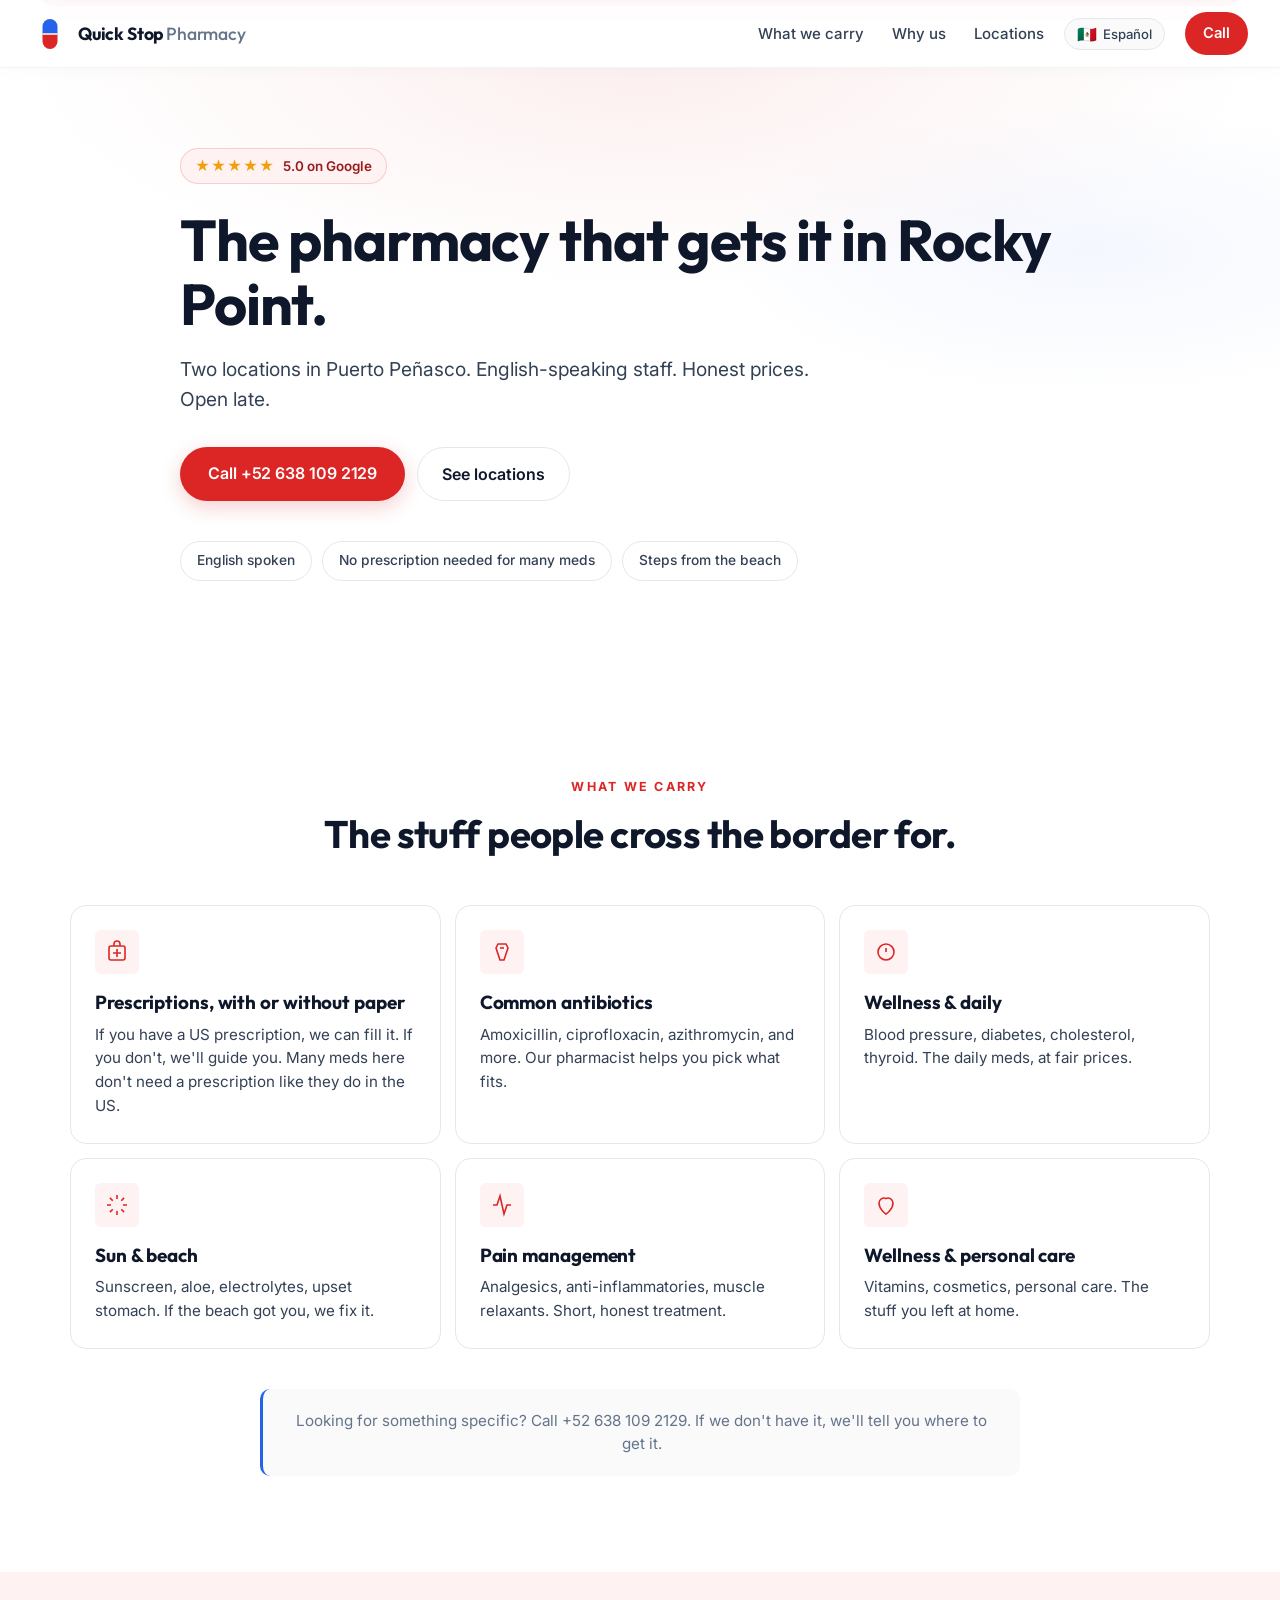
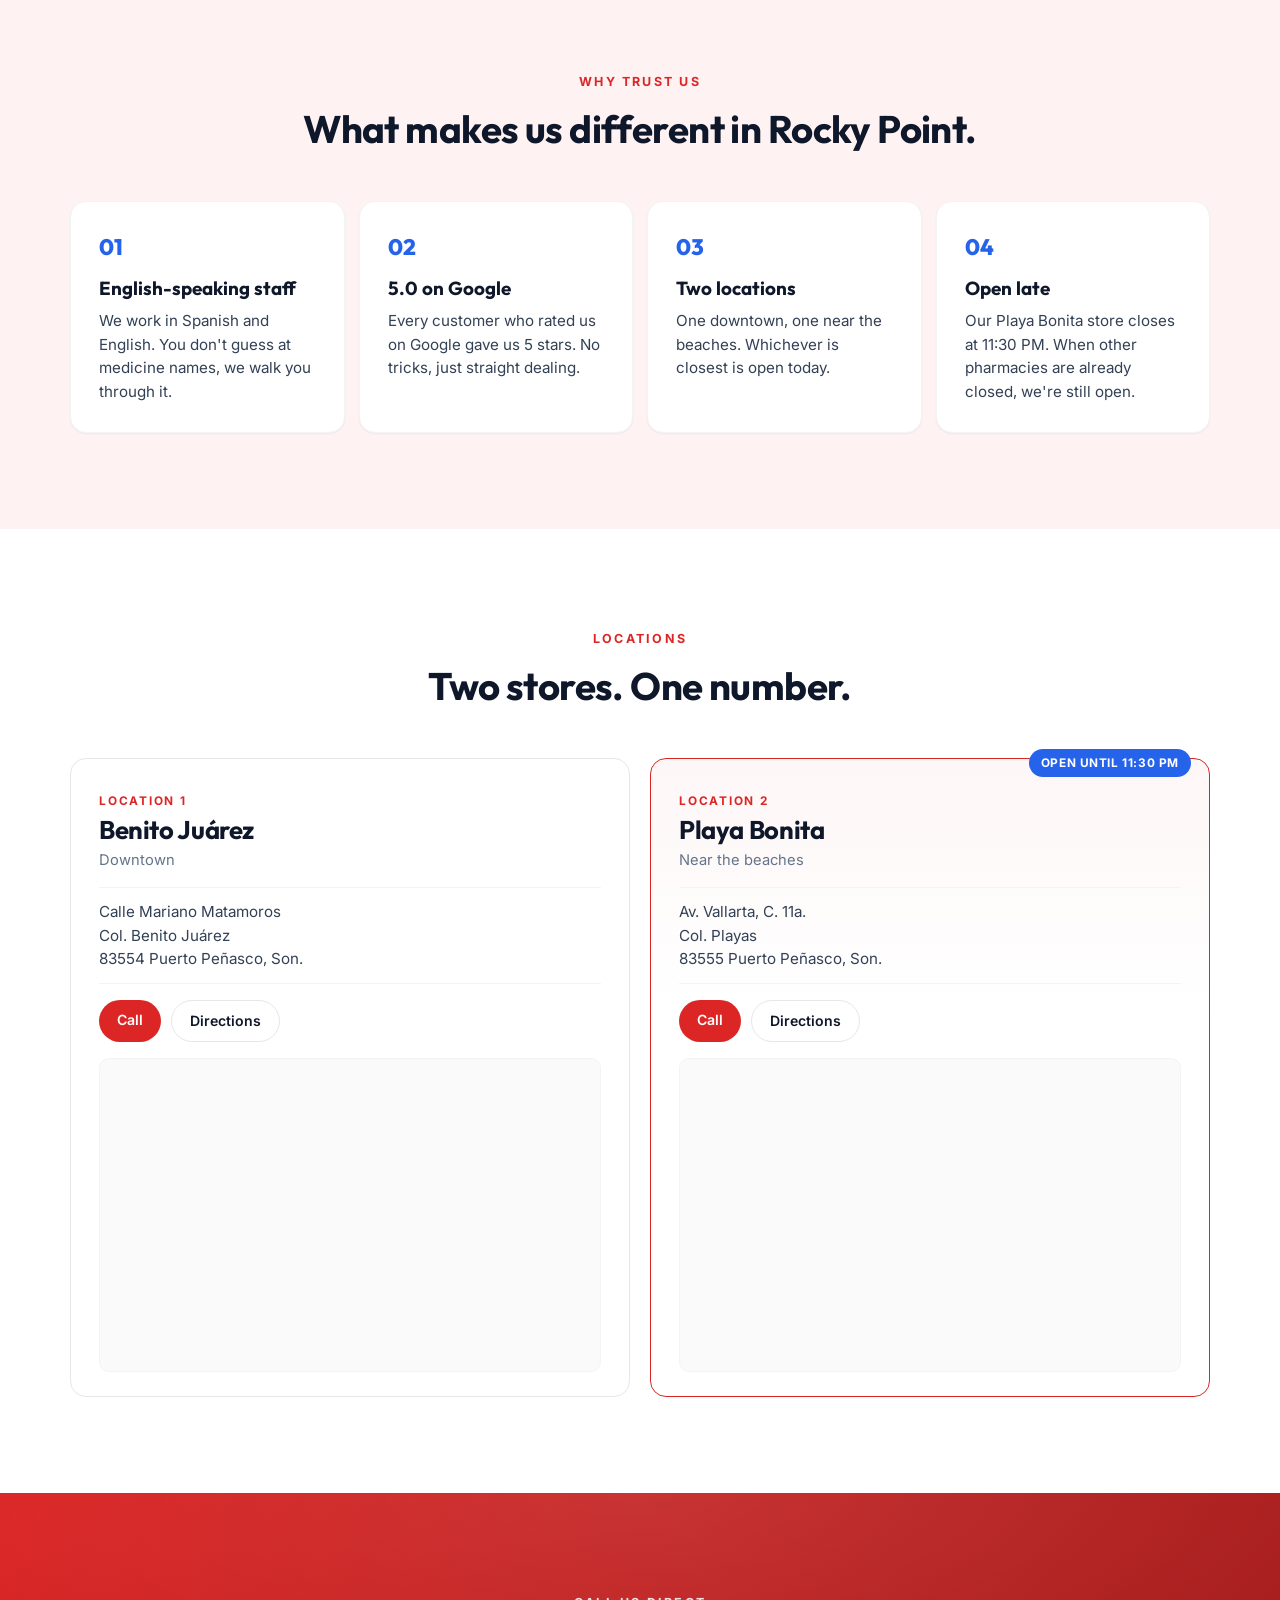
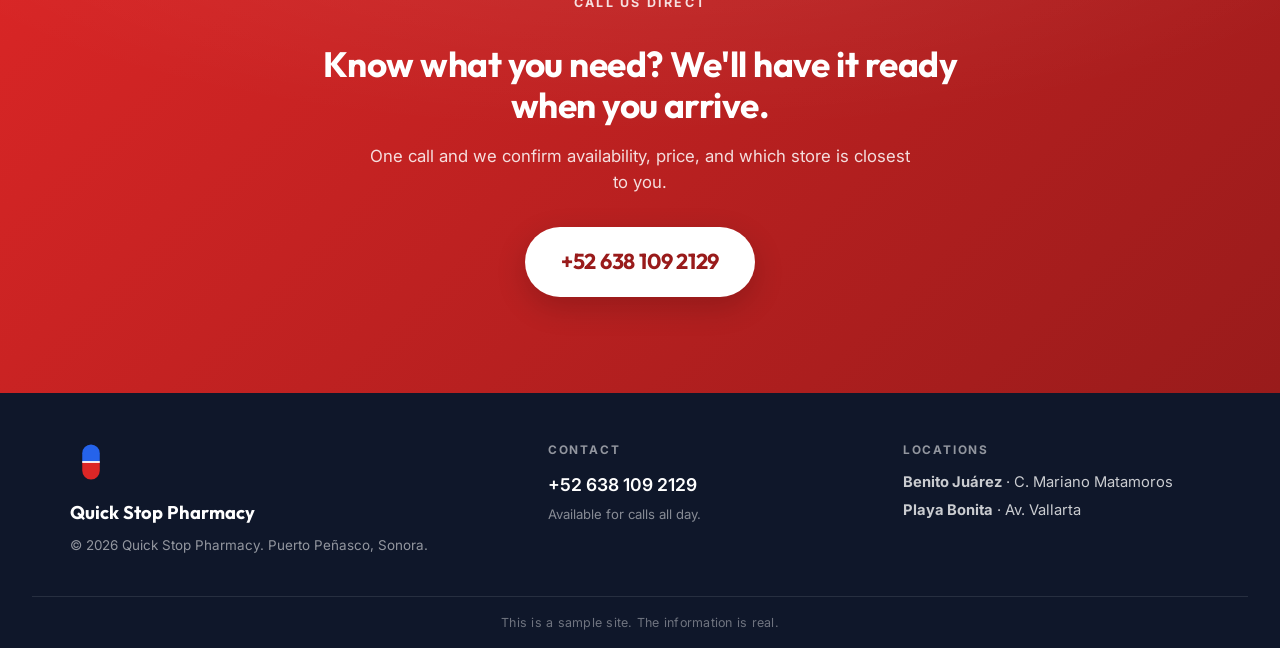
==== commit 7410250f: "Re-palette to red/blue/white matching the Quick Stop brand - Primary red (#DC2626) replaces deep tea" ====
--- a/index.html
+++ b/index.html
@@ -21,7 +21,7 @@
   <meta name="twitter:image" content="https://neonframewebdev.github.io/quick-stop-pharmacy/assets/og-card.jpg" />
 
   <link rel="canonical" href="https://neonframewebdev.github.io/quick-stop-pharmacy/" />
-  <meta name="theme-color" content="#0E7C7B" />
+  <meta name="theme-color" content="#DC2626" />
 
   <!-- Structured data: Pharmacy schema for both locations -->
   <script type="application/ld+json">
@@ -88,12 +88,10 @@
   <!-- Nav -->
   <nav class="nav" aria-label="Navegaci&oacute;n principal">
     <a href="#top" class="nav-logo" aria-label="Quick Stop Pharmacy">
-      <svg class="nav-logo-svg" viewBox="0 0 48 48" fill="none" xmlns="http://www.w3.org/2000/svg" aria-hidden="true">
-        <rect x="6" y="14" width="36" height="28" rx="4" fill="#0E7C7B"/>
-        <rect x="11" y="22" width="4" height="12" rx="1" fill="#fff"/>
-        <rect x="22" y="22" width="4" height="12" rx="1" fill="#fff"/>
-        <path d="M28 22h4l4 12h-4l-1-3h-3l-1 3h-4z" fill="#fff"/>
-        <rect x="14" y="8" width="20" height="6" rx="2" fill="#F97316"/>
+      <svg class="nav-logo-svg" viewBox="0 0 48 48" xmlns="http://www.w3.org/2000/svg" aria-hidden="true">
+        <path d="M14 24 V14 a10 10 0 0 1 20 0 V24 Z" fill="#2563EB"/>
+        <path d="M14 24 V34 a10 10 0 0 0 20 0 V24 Z" fill="#DC2626"/>
+        <rect x="14" y="23" width="20" height="2" fill="#fff"/>
       </svg>
       <span class="nav-name">Quick Stop <span class="nav-name-light">Pharmacy</span></span>
     </a>
@@ -347,7 +345,7 @@
         </div>
         <div class="location-map">
           <iframe
-            src="https://www.google.com/maps?q=Quick+Stop+Pharmacy+Mariano+Matamoros+Puerto+Penasco&output=embed"
+            src="https://www.google.com/maps?q=31.2973444,-113.5374649+(Quick+Stop+Pharmacy+Benito+Ju%C3%A1rez)&output=embed&z=16"
             loading="lazy"
             referrerpolicy="no-referrer-when-downgrade"
             allowfullscreen
@@ -374,7 +372,7 @@
         </div>
         <div class="location-map">
           <iframe
-            src="https://www.google.com/maps?q=Quick+Stop+Pharmacy+Vallarta+Playas+Puerto+Penasco&output=embed"
+            src="https://www.google.com/maps?q=31.3177357,-113.5553815+(Quick+Stop+Pharmacy+Playa+Bonita)&output=embed&z=16"
             loading="lazy"
             referrerpolicy="no-referrer-when-downgrade"
             allowfullscreen
@@ -408,12 +406,10 @@
   <footer class="footer">
     <div class="footer-inner">
       <div class="footer-brand">
-        <svg class="footer-logo-svg" viewBox="0 0 48 48" fill="none" xmlns="http://www.w3.org/2000/svg" aria-hidden="true">
-          <rect x="6" y="14" width="36" height="28" rx="4" fill="#0E7C7B"/>
-          <rect x="11" y="22" width="4" height="12" rx="1" fill="#fff"/>
-          <rect x="22" y="22" width="4" height="12" rx="1" fill="#fff"/>
-          <path d="M28 22h4l4 12h-4l-1-3h-3l-1 3h-4z" fill="#fff"/>
-          <rect x="14" y="8" width="20" height="6" rx="2" fill="#F97316"/>
+        <svg class="footer-logo-svg" viewBox="0 0 48 48" xmlns="http://www.w3.org/2000/svg" aria-hidden="true">
+          <path d="M14 24 V14 a10 10 0 0 1 20 0 V24 Z" fill="#2563EB"/>
+          <path d="M14 24 V34 a10 10 0 0 0 20 0 V24 Z" fill="#DC2626"/>
+          <rect x="14" y="23" width="20" height="2" fill="#fff"/>
         </svg>
         <p class="footer-name">Quick Stop Pharmacy</p>
         <p class="footer-copy">
--- a/css/style.css
+++ b/css/style.css
@@ -5,18 +5,18 @@
 /* ── Variables ───────────────────────────────────────────────── */
 :root {
   --bg: #ffffff;
-  --bg-alt: #F8FAFC;
-  --bg-tint: #F0FDFA;
-  --primary: #0E7C7B;
-  --primary-dark: #0A5957;
-  --primary-soft: rgba(14, 124, 123, 0.08);
-  --accent: #F97316;
-  --accent-dark: #C2410C;
+  --bg-alt: #FAFAFA;
+  --bg-tint: #FEF2F2;
+  --primary: #DC2626;
+  --primary-dark: #991B1B;
+  --primary-soft: rgba(220, 38, 38, 0.08);
+  --accent: #2563EB;
+  --accent-dark: #1E40AF;
   --text: #0F172A;
   --text-light: #334155;
   --muted: #64748B;
-  --border: #E2E8F0;
-  --border-soft: #F1F5F9;
+  --border: #E5E7EB;
+  --border-soft: #F3F4F6;
   --shadow-sm: 0 1px 2px rgba(15, 23, 42, 0.05);
   --shadow-md: 0 4px 12px rgba(15, 23, 42, 0.06);
   --shadow-lg: 0 12px 32px rgba(15, 23, 42, 0.10);
@@ -160,8 +160,8 @@
 /* ── Hero ────────────────────────────────────────────────────── */
 .hero {
   background:
-    radial-gradient(ellipse 80% 60% at 50% 0%, rgba(14, 124, 123, 0.07) 0%, transparent 60%),
-    radial-gradient(ellipse 50% 40% at 85% 30%, rgba(249, 115, 22, 0.06) 0%, transparent 60%),
+    radial-gradient(ellipse 80% 60% at 50% 0%, rgba(220, 38, 38, 0.07) 0%, transparent 60%),
+    radial-gradient(ellipse 50% 40% at 85% 30%, rgba(37, 99, 235, 0.05) 0%, transparent 60%),
     #fff;
   padding: clamp(3rem, 7vw, 5rem) var(--edge) clamp(4rem, 8vw, 6rem);
 }
@@ -176,9 +176,9 @@
   font-size: 0.84rem;
   font-weight: 600;
   margin-bottom: 1.5rem;
-  border: 1px solid rgba(14, 124, 123, 0.18);
-}
-.stars { color: var(--accent); letter-spacing: 1px; font-size: 0.9rem; }
+  border: 1px solid rgba(220, 38, 38, 0.18);
+}
+.stars { color: #F59E0B; letter-spacing: 1px; font-size: 0.9rem; }
 
 .hero-h1 {
   font-family: var(--font-display);
@@ -212,10 +212,10 @@
   font-size: 1rem;
   letter-spacing: -0.005em;
   transition: background 0.2s ease, transform 0.15s ease, box-shadow 0.2s ease;
-  box-shadow: 0 6px 20px rgba(14, 124, 123, 0.25);
+  box-shadow: 0 6px 20px rgba(220, 38, 38, 0.22);
   display: inline-block;
 }
-.btn-primary:hover { background: var(--primary-dark); transform: translateY(-2px); box-shadow: 0 10px 28px rgba(14, 124, 123, 0.32); }
+.btn-primary:hover { background: var(--primary-dark); transform: translateY(-2px); box-shadow: 0 10px 28px rgba(220, 38, 38, 0.30); }
 
 .btn-ghost {
   background: transparent;
@@ -292,7 +292,7 @@
 .product-card:hover {
   transform: translateY(-3px);
   box-shadow: var(--shadow-md);
-  border-color: rgba(14, 124, 123, 0.3);
+  border-color: rgba(220, 38, 38, 0.32);
 }
 .product-icon {
   width: 44px; height: 44px;
@@ -388,7 +388,7 @@
 .location-card:hover { transform: translateY(-2px); box-shadow: var(--shadow-md); }
 .location-card.featured {
   border-color: var(--primary);
-  background: linear-gradient(180deg, rgba(14, 124, 123, 0.03) 0%, #fff 40%);
+  background: linear-gradient(180deg, rgba(220, 38, 38, 0.04) 0%, #fff 40%);
 }
 .location-badge {
   position: absolute;
